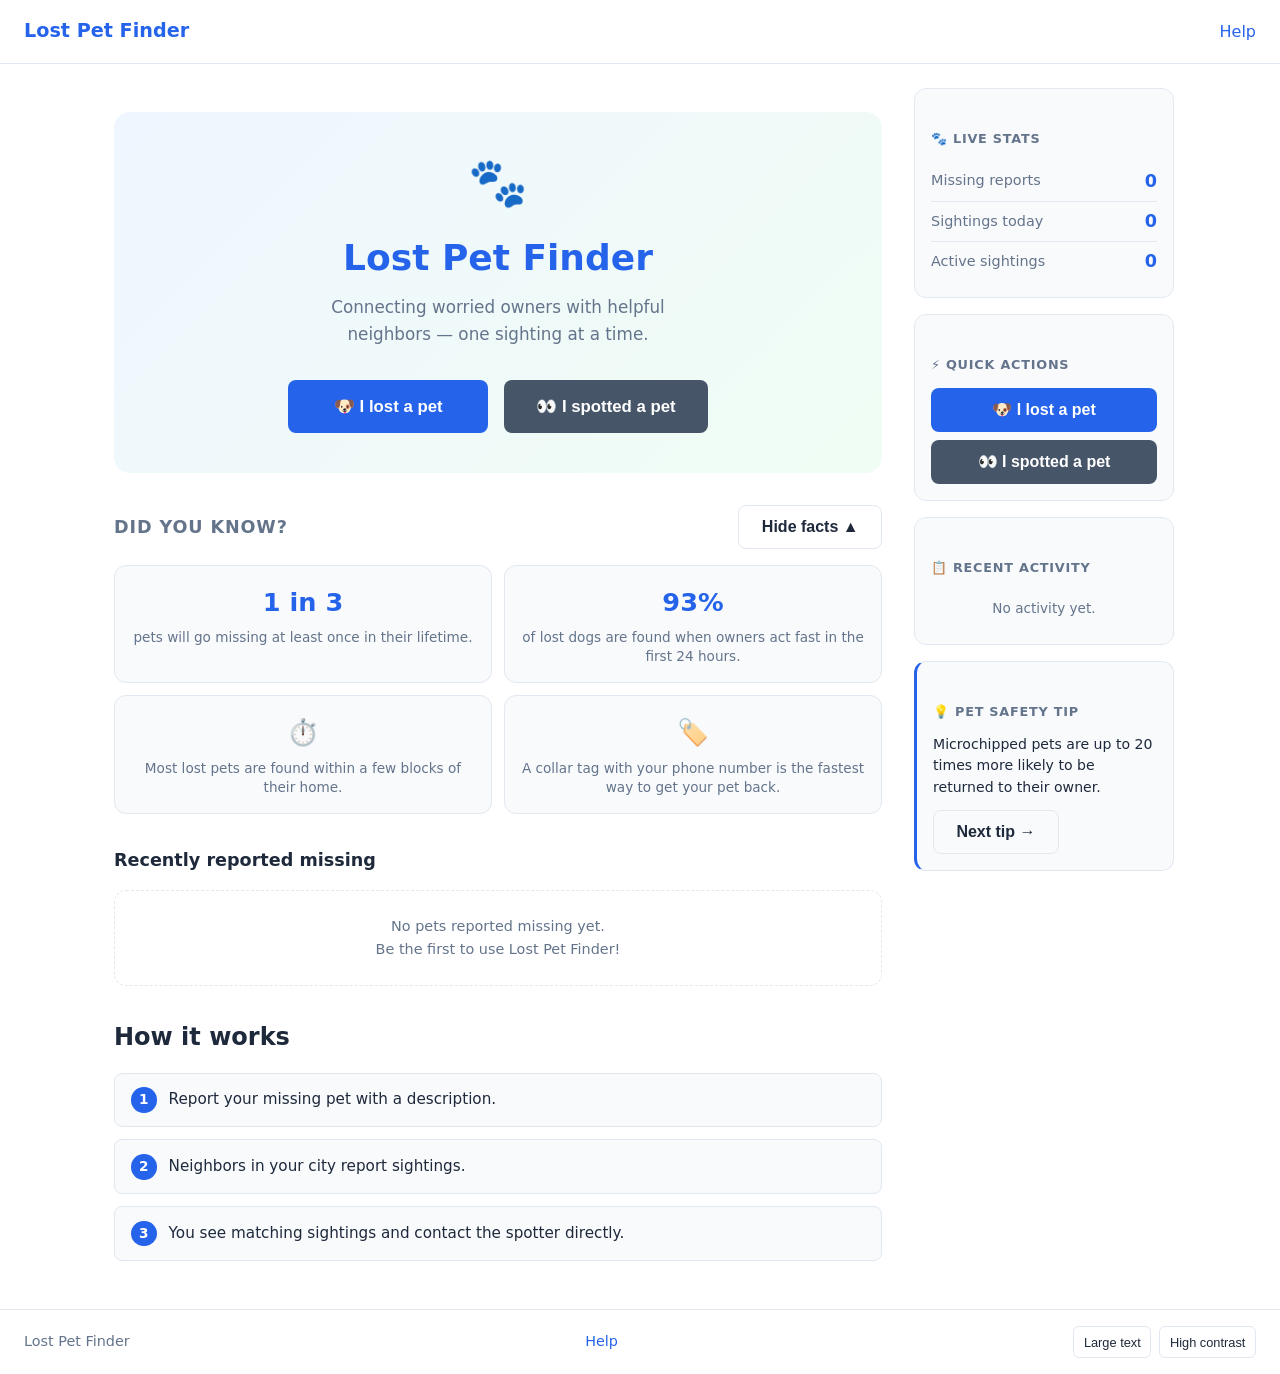
==== index.html @ 08492c15 "added changes" ====
<!DOCTYPE html>
<html lang="en">
  <head>
    <meta charset="UTF-8" />
    <meta name="viewport" content="width=device-width, initial-scale=1.0" />
    <title>Lost Pet Finder</title>
    <link rel="stylesheet" href="styles.css" />
  </head>
  <body>

    <header>
      <a class="site-name" href="#" onclick="showPage('home'); return false;">Lost Pet Finder</a>
      <nav>
        <a href="#" onclick="showPage('help'); return false;">Help</a>
      </nav>
    </header>

    <div class="layout">
    <main>

      <!-- HOME PAGE -->
      <section id="home" class="page active">
        <div class="hero">
          <div class="hero-emoji">🐾</div>
          <h1>Lost Pet Finder</h1>
          <p class="tagline">Connecting worried owners with helpful neighbors — one sighting at a time.</p>
          <div class="home-buttons">
            <button class="btn btn-primary" onclick="showPage('lost-pet-form')">🐶 I lost a pet</button>
            <button class="btn btn-secondary" onclick="showPage('report-sighting-form')">👀 I spotted a pet</button>
          </div>
        </div>

        <div class="facts-strip">
          <div class="facts-header">
            <h2 class="facts-heading">Did you know?</h2>
            <button class="btn btn-ghost btn-sm" id="facts-toggle" onclick="toggleFacts()">Hide facts ▲</button>
          </div>
          <div id="facts-content" class="facts-grid">
            <div class="fact-card">
              <div class="fact-icon">1 in 3</div>
              <p>pets will go missing at least once in their lifetime.</p>
            </div>
            <div class="fact-card">
              <div class="fact-icon">93%</div>
              <p>of lost dogs are found when owners act fast in the first 24 hours.</p>
            </div>
            <div class="fact-card">
              <div class="fact-icon">⏱️</div>
              <p>Most lost pets are found within a few blocks of their home.</p>
            </div>
            <div class="fact-card">
              <div class="fact-icon">🏷️</div>
              <p>A collar tag with your phone number is the fastest way to get your pet back.</p>
            </div>
          </div>
        </div>

        <div class="recently-missing">
          <h2>Recently reported missing <span class="badge" id="missing-count"></span></h2>
          <div id="missing-gallery" class="pet-gallery"></div>
        </div>

        <div class="how-it-works">
          <h2>How it works</h2>
          <ol class="steps">
            <li><span class="step-num">1</span> Report your missing pet with a description.</li>
            <li><span class="step-num">2</span> Neighbors in your city report sightings.</li>
            <li><span class="step-num">3</span> You see matching sightings and contact the spotter directly.</li>
          </ol>
        </div>
      </section>

      <!-- HELP PAGE -->
      <section id="help" class="page">
        <h2>🆘 What to do when your pet goes missing</h2>

        <div class="alert-box">
          <strong>Act fast.</strong> The first hour is the most important. Do not wait.
        </div>

        <ol class="tips-list">
          <li>Search your immediate street first — pets rarely go far in the first hour.</li>
          <li>Ask neighbors to check their gardens, sheds, and garages.</li>
          <li>Put a familiar-smelling item like a blanket outside your front door — it may help your pet find its way home.</li>
          <li>Call local vets and animal shelters to report your pet missing.</li>
          <li>Post on local community social media groups with a photo and your phone number.</li>
          <li>Check back on Lost Pet Finder regularly — new sightings are added by people in your area.</li>
          <li>Found your pet? Next time, put a tag with your phone number on their collar.</li>
        </ol>

        <h3>Fast facts about lost pets</h3>
        <ul class="fact-list">
          <li>🐕 About 10 million pets are lost in the United States every year.</li>
          <li>🐈 Only about 2% of lost cats that enter shelters are reunited with their owners — most are found by neighbors.</li>
          <li>📍 The most common reason pets go missing is an open gate or door.</li>
          <li>🌙 Pets are more likely to hide at night — search near bushes, under cars, and in quiet spots.</li>
          <li>🔊 Calling your pet's name loudly can sometimes attract other animals — try shaking a treat bag instead.</li>
          <li>📋 Microchipped pets are up to 20 times more likely to be returned to their owner than non-microchipped pets.</li>
        </ul>

        <button class="btn btn-secondary" onclick="showPage('home')">Back to Home</button>
      </section>

      <!-- LOST PET FORM -->
      <section id="lost-pet-form" class="page">
        <h2>I Lost a Pet</h2>
        <div id="lost-pet-confirmation" class="confirmation hidden"></div>
        <form id="lost-pet-form-el" novalidate>

          <div class="form-group">
            <label for="lp-pet-type">Pet type <span class="required">*</span></label>
            <select id="lp-pet-type" required>
              <option value="">Select pet type</option>
              <option value="dog">Dog</option>
              <option value="cat">Cat</option>
              <option value="bird">Bird</option>
              <option value="rabbit">Rabbit</option>
              <option value="other">Other</option>
            </select>
            <span class="error-msg" id="err-lp-pet-type"></span>
          </div>

          <div class="form-group">
            <label for="lp-color">Color <span class="required">*</span></label>
            <input type="text" id="lp-color" maxlength="50" placeholder="e.g. brown, black and white" required />
            <span class="error-msg" id="err-lp-color"></span>
          </div>

          <div class="form-group">
            <label for="lp-size">Size <span class="required">*</span></label>
            <select id="lp-size" required>
              <option value="">Select size</option>
              <option value="small">Small</option>
              <option value="medium">Medium</option>
              <option value="large">Large</option>
            </select>
            <span class="error-msg" id="err-lp-size"></span>
          </div>

          <div class="form-group">
            <label for="lp-gender">Gender <span class="required">*</span></label>
            <select id="lp-gender" required>
              <option value="">Select gender</option>
              <option value="male">Male</option>
              <option value="female">Female</option>
              <option value="unknown">Unknown</option>
            </select>
            <span class="error-msg" id="err-lp-gender"></span>
          </div>

          <div class="form-group">
            <label for="lp-description">Description <span class="optional">(optional)</span></label>
            <textarea id="lp-description" maxlength="300" placeholder="e.g. has a scar on left ear, very shy"></textarea>
          </div>

          <div class="form-group">
            <label for="lp-street">Last known street <span class="required">*</span></label>
            <input type="text" id="lp-street" maxlength="100" placeholder="e.g. Main Street" required />
            <span class="error-msg" id="err-lp-street"></span>
          </div>

          <div class="form-group">
            <label for="lp-city">Last known city <span class="required">*</span></label>
            <input type="text" id="lp-city" maxlength="100" placeholder="e.g. Springfield" required />
            <span class="error-msg" id="err-lp-city"></span>
          </div>

          <div class="form-group">
            <label for="lp-contact">Your contact info <span class="required">*</span></label>
            <input type="text" id="lp-contact" maxlength="100" placeholder="Phone number or email" required />
            <span class="error-msg" id="err-lp-contact"></span>
          </div>

          <div class="form-group">
            <label for="lp-photo">Photo of your pet <span class="optional">(optional)</span></label>
            <input type="file" id="lp-photo" accept="image/jpeg,image/png,image/gif" />
            <span class="error-msg" id="err-lp-photo"></span>
          </div>

          <div class="form-actions">
            <button type="submit" class="btn btn-primary">Submit Report</button>
            <button type="button" class="btn btn-ghost" onclick="showPage('home')">Cancel</button>
          </div>

        </form>

        <div id="lost-pet-controls" class="hidden">
          <button class="btn btn-ghost" onclick="editLostPetReport()">Edit my report</button>
          <button class="btn btn-ghost" onclick="deleteLostPetReport()">Delete my report</button>
          <button class="btn btn-found" onclick="markPetAsFound()">Mark as found</button>
        </div>
      </section>

      <!-- REPORT A SIGHTING FORM -->
      <section id="report-sighting-form" class="page">
        <h2>I Spotted a Pet</h2>
        <div id="sighting-confirmation" class="confirmation hidden"></div>
        <form id="sighting-form-el" novalidate>

          <div class="form-group">
            <label for="s-pet-type">Pet type <span class="required">*</span></label>
            <select id="s-pet-type" required>
              <option value="">Select pet type</option>
              <option value="dog">Dog</option>
              <option value="cat">Cat</option>
              <option value="bird">Bird</option>
              <option value="rabbit">Rabbit</option>
              <option value="other">Other</option>
            </select>
            <span class="error-msg" id="err-s-pet-type"></span>
          </div>

          <div class="form-group">
            <label for="s-color">Color <span class="required">*</span></label>
            <input type="text" id="s-color" maxlength="50" placeholder="e.g. brown, black and white" required />
            <span class="error-msg" id="err-s-color"></span>
          </div>

          <div class="form-group">
            <label for="s-size">Size <span class="required">*</span></label>
            <select id="s-size" required>
              <option value="">Select size</option>
              <option value="small">Small</option>
              <option value="medium">Medium</option>
              <option value="large">Large</option>
            </select>
            <span class="error-msg" id="err-s-size"></span>
          </div>

          <div class="form-group">
            <label for="s-gender">Gender <span class="required">*</span></label>
            <select id="s-gender" required>
              <option value="">Select gender</option>
              <option value="male">Male</option>
              <option value="female">Female</option>
              <option value="unknown">Unknown</option>
            </select>
            <span class="error-msg" id="err-s-gender"></span>
          </div>

          <div class="form-group">
            <label for="s-street">Street where spotted <span class="required">*</span></label>
            <input type="text" id="s-street" maxlength="100" placeholder="e.g. Oak Avenue" required />
            <span class="error-msg" id="err-s-street"></span>
          </div>

          <div class="form-group">
            <label for="s-city">City <span class="required">*</span></label>
            <input type="text" id="s-city" maxlength="100" placeholder="e.g. Springfield" required />
            <span class="error-msg" id="err-s-city"></span>
          </div>

          <div class="form-group">
            <label for="s-phone">Your phone number <span class="required">*</span></label>
            <input type="tel" id="s-phone" maxlength="20" placeholder="e.g. 555-123-4567" required />
            <span class="error-msg" id="err-s-phone"></span>
          </div>

          <div class="form-group">
            <label for="s-photo">Photo of the pet <span class="optional">(optional)</span></label>
            <input type="file" id="s-photo" accept="image/jpeg,image/png,image/gif" />
            <span class="error-msg" id="err-s-photo"></span>
          </div>

          <div class="form-actions">
            <button type="submit" class="btn btn-primary">Submit Sighting</button>
            <button type="button" class="btn btn-ghost" onclick="showPage('home')">Cancel</button>
          </div>

        </form>
      </section>

      <!-- SIGHTINGS RESULTS -->
      <section id="sightings-results" class="page">
        <h2>Sightings Results</h2>

        <div class="filters">
          <div class="filter-group">
            <label for="f-color">Color</label>
            <input type="text" id="f-color" placeholder="e.g. brown" oninput="applyFilters()" />
          </div>
          <div class="filter-group">
            <label for="f-size">Size</label>
            <select id="f-size" onchange="applyFilters()">
              <option value="">Any</option>
              <option value="small">Small</option>
              <option value="medium">Medium</option>
              <option value="large">Large</option>
            </select>
          </div>
          <div class="filter-group">
            <label for="f-gender">Gender</label>
            <select id="f-gender" onchange="applyFilters()">
              <option value="">Any</option>
              <option value="male">Male</option>
              <option value="female">Female</option>
              <option value="unknown">Unknown</option>
            </select>
          </div>
          <div class="filter-group">
            <label for="f-neighborhood">Neighborhood</label>
            <input type="text" id="f-neighborhood" placeholder="e.g. Downtown" oninput="applyFilters()" />
          </div>
          <button class="btn btn-ghost filter-clear" onclick="clearFilters()">Clear all filters</button>
        </div>

        <div id="results-count" class="results-count"></div>
        <div id="results-list"></div>

        <p class="tip">Found your pet? Next time, put a tag with your phone number on their collar.</p>
      </section>

    </main>

    <!-- SIDEBAR -->
    <aside class="sidebar">

      <div class="sidebar-section">
        <h3 class="sidebar-heading">🐾 Live Stats</h3>
        <div class="stat-row">
          <span class="stat-label">Missing reports</span>
          <span class="stat-value" id="sb-missing">0</span>
        </div>
        <div class="stat-row">
          <span class="stat-label">Sightings today</span>
          <span class="stat-value" id="sb-today">0</span>
        </div>
        <div class="stat-row">
          <span class="stat-label">Active sightings</span>
          <span class="stat-value" id="sb-active">0</span>
        </div>
      </div>

      <div class="sidebar-section">
        <h3 class="sidebar-heading">⚡ Quick Actions</h3>
        <button class="btn btn-primary sidebar-btn" onclick="showPage('lost-pet-form')">🐶 I lost a pet</button>
        <button class="btn btn-secondary sidebar-btn" onclick="showPage('report-sighting-form')">👀 I spotted a pet</button>
      </div>

      <div class="sidebar-section">
        <h3 class="sidebar-heading">📋 Recent Activity</h3>
        <div id="sb-activity" class="activity-list"></div>
      </div>

      <div class="sidebar-section sidebar-fact">
        <h3 class="sidebar-heading">💡 Pet Safety Tip</h3>
        <p id="sb-tip" class="sidebar-tip-text"></p>
        <button class="btn btn-ghost btn-sm" onclick="nextTip()">Next tip →</button>
      </div>

    </aside>

    </div><!-- end .layout -->

    <footer>
      <p>Lost Pet Finder</p>
      <a href="#" onclick="showPage('help'); return false;">Help</a>
      <div class="accessibility-controls">
        <button onclick="toggleLargeText()">Large text</button>
        <button onclick="toggleHighContrast()">High contrast</button>
      </div>
    </footer>

    <script src="app.js"></script>
  </body>
</html>
---- styles.css ----
:root {
  --primary: #2563eb;
  --primary-dark: #1d4ed8;
  --secondary: #475569;
  --success: #16a34a;
  --danger: #dc2626;
  --bg: #ffffff;
  --text: #1e293b;
  --muted: #64748b;
  --border: #e2e8f0;
  --card-bg: #f8fafc;
  --font-size: 1rem;
}

body.high-contrast {
  --bg: #000000;
  --text: #ffffff;
  --border: #ffffff;
  --card-bg: #111111;
  --primary: #ffff00;
  --primary-dark: #cccc00;
  --muted: #cccccc;
}

body.large-text {
  --font-size: 1.25rem;
}

* {
  box-sizing: border-box;
  margin: 0;
  padding: 0;
}

body {
  font-family: system-ui, -apple-system, sans-serif;
  font-size: var(--font-size);
  background: var(--bg);
  color: var(--text);
  line-height: 1.6;
  min-height: 100vh;
  display: flex;
  flex-direction: column;
}

/* ── Header ── */
header {
  display: flex;
  justify-content: space-between;
  align-items: center;
  padding: 1rem 1.5rem;
  border-bottom: 1px solid var(--border);
  background: var(--bg);
}

.site-name {
  font-size: 1.2rem;
  font-weight: 700;
  text-decoration: none;
  color: var(--primary);
}

nav a {
  color: var(--primary);
  text-decoration: none;
  font-weight: 500;
}

/* ── Layout ── */
.layout {
  display: flex;
  align-items: flex-start;
  max-width: 1100px;
  margin: 0 auto;
  gap: 1.5rem;
  padding: 0 1rem;
  flex: 1;
}

/* ── Main ── */
main {
  flex: 1;
  min-width: 0;
  padding: 2rem 0.5rem;
}

/* ── Sidebar ── */
.sidebar {
  width: 260px;
  flex-shrink: 0;
  padding: 1.5rem 0;
  position: sticky;
  top: 1rem;
  align-self: flex-start;
}

.sidebar-section {
  background: var(--card-bg);
  border: 1px solid var(--border);
  border-radius: 0.75rem;
  padding: 1rem;
  margin-bottom: 1rem;
}

.sidebar-heading {
  font-size: 0.8rem;
  text-transform: uppercase;
  letter-spacing: 0.06em;
  color: var(--muted);
  margin-bottom: 0.75rem;
  font-weight: 700;
}

.stat-row {
  display: flex;
  justify-content: space-between;
  align-items: center;
  padding: 0.35rem 0;
  border-bottom: 1px solid var(--border);
  font-size: 0.9rem;
}

.stat-row:last-child {
  border-bottom: none;
}

.stat-label {
  color: var(--muted);
}

.stat-value {
  font-weight: 700;
  color: var(--primary);
  font-size: 1.1rem;
}

.sidebar-btn {
  display: block;
  width: 100%;
  margin-bottom: 0.5rem;
  text-align: center;
  font-size: 0.9rem;
  padding: 0.6rem 1rem;
}

.sidebar-btn:last-child {
  margin-bottom: 0;
}

.activity-list {
  display: flex;
  flex-direction: column;
  gap: 0.5rem;
}

.activity-item {
  font-size: 0.82rem;
  padding: 0.5rem 0.6rem;
  border-radius: 0.4rem;
  border-left: 3px solid var(--primary);
  background: var(--bg);
  line-height: 1.35;
}

.activity-item .activity-time {
  display: block;
  color: var(--muted);
  font-size: 0.75rem;
  margin-top: 0.15rem;
}

.activity-empty {
  color: var(--muted);
  font-size: 0.85rem;
  text-align: center;
  padding: 0.5rem 0;
}

.sidebar-fact {
  border-left: 3px solid var(--primary);
}

.sidebar-tip-text {
  font-size: 0.88rem;
  color: var(--text);
  line-height: 1.5;
  margin-bottom: 0.75rem;
}

@media (max-width: 768px) {
  .layout {
    flex-direction: column;
    padding: 0;
  }

  .sidebar {
    width: 100%;
    position: static;
    padding: 0 1rem 1rem;
    display: grid;
    grid-template-columns: 1fr 1fr;
    gap: 0.75rem;
  }

  .sidebar-section {
    margin-bottom: 0;
  }
}

/* ── Pages ── */
.page {
  display: none;
}

.page.active {
  display: block;
}

/* ── Home ── */
#home {
  padding-top: 1rem;
}

.hero {
  text-align: center;
  padding: 2rem 1rem 2.5rem;
  background: linear-gradient(135deg, #eff6ff 0%, #f0fdf4 100%);
  border-radius: 1rem;
  margin-bottom: 2rem;
}

.hero-emoji {
  font-size: 3rem;
  margin-bottom: 0.5rem;
}

.hero h1 {
  font-size: 2.25rem;
  margin-bottom: 0.5rem;
  color: var(--primary);
}

.tagline {
  color: var(--muted);
  font-size: 1.05rem;
  margin-bottom: 2rem;
  max-width: 420px;
  margin-left: auto;
  margin-right: auto;
}

.home-buttons {
  display: flex;
  gap: 1rem;
  justify-content: center;
  flex-wrap: wrap;
}

.home-buttons .btn {
  min-width: 200px;
  font-size: 1.05rem;
  padding: 1rem 2rem;
}

/* ── Facts strip ── */
.facts-strip {
  margin-bottom: 2rem;
}

.facts-grid {
  display: grid;
  grid-template-columns: 1fr 1fr;
  gap: 0.75rem;
}

.fact-card {
  background: var(--card-bg);
  border: 1px solid var(--border);
  border-radius: 0.75rem;
  padding: 1rem;
  text-align: center;
}

.fact-icon {
  font-size: 1.6rem;
  font-weight: 800;
  color: var(--primary);
  margin-bottom: 0.35rem;
}

.fact-card p {
  font-size: 0.85rem;
  color: var(--muted);
  line-height: 1.4;
}

/* ── Recently missing gallery ── */
.recently-missing {
  margin-bottom: 2rem;
}

.recently-missing h2 {
  margin-bottom: 1rem;
  font-size: 1.1rem;
  display: flex;
  align-items: center;
  gap: 0.5rem;
}

.badge {
  background: var(--primary);
  color: white;
  border-radius: 999px;
  font-size: 0.75rem;
  padding: 0.1rem 0.55rem;
  font-weight: 700;
}

.pet-gallery {
  display: grid;
  grid-template-columns: repeat(3, 1fr);
  gap: 0.75rem;
}

.pet-tile {
  border: 1px solid var(--border);
  border-radius: 0.75rem;
  overflow: hidden;
  background: var(--card-bg);
  cursor: pointer;
  transition: transform 0.15s, box-shadow 0.15s;
}

.pet-tile:hover {
  transform: translateY(-2px);
  box-shadow: 0 4px 12px rgba(0,0,0,0.1);
}

.pet-tile-image {
  width: 100%;
  aspect-ratio: 1 / 1;
  object-fit: cover;
  display: block;
}

.pet-tile-emoji {
  width: 100%;
  aspect-ratio: 1 / 1;
  display: flex;
  align-items: center;
  justify-content: center;
  font-size: 3rem;
  background: linear-gradient(135deg, #eff6ff, #f0fdf4);
}

.pet-tile-info {
  padding: 0.5rem 0.65rem;
}

.pet-tile-name {
  font-weight: 700;
  font-size: 0.85rem;
  white-space: nowrap;
  overflow: hidden;
  text-overflow: ellipsis;
}

.pet-tile-detail {
  font-size: 0.75rem;
  color: var(--muted);
}

.gallery-empty {
  grid-column: 1 / -1;
  text-align: center;
  color: var(--muted);
  padding: 1.5rem;
  border: 1px dashed var(--border);
  border-radius: 0.75rem;
  font-size: 0.9rem;
}

/* ── Facts toggle ── */
.facts-header {
  display: flex;
  justify-content: space-between;
  align-items: center;
  margin-bottom: 1rem;
}

.facts-heading {
  font-size: 1.1rem;
  text-transform: uppercase;
  letter-spacing: 0.05em;
  color: var(--muted);
  margin-bottom: 0;
}

.btn-sm {
  padding: 0.3rem 0.75rem;
  font-size: 0.8rem;
  min-height: 32px;
}

/* ── How it works ── */
.how-it-works {
  margin-bottom: 1rem;
}

.how-it-works h2 {
  margin-bottom: 1rem;
}

.steps {
  list-style: none;
  padding: 0;
  display: flex;
  flex-direction: column;
  gap: 0.75rem;
}

.steps li {
  display: flex;
  align-items: flex-start;
  gap: 0.75rem;
  background: var(--card-bg);
  border: 1px solid var(--border);
  border-radius: 0.5rem;
  padding: 0.85rem 1rem;
  font-size: 0.95rem;
}

.step-num {
  background: var(--primary);
  color: white;
  font-weight: 700;
  border-radius: 50%;
  width: 1.6rem;
  height: 1.6rem;
  display: flex;
  align-items: center;
  justify-content: center;
  flex-shrink: 0;
  font-size: 0.85rem;
}

/* ── Help page extras ── */
.alert-box {
  background: #fef9c3;
  border-left: 4px solid #ca8a04;
  border-radius: 0 0.5rem 0.5rem 0;
  padding: 0.85rem 1rem;
  margin-bottom: 1.25rem;
  color: #713f12;
}

.fact-list {
  list-style: none;
  padding: 0;
  margin: 0.75rem 0 1.5rem;
  display: flex;
  flex-direction: column;
  gap: 0.6rem;
}

.fact-list li {
  background: var(--card-bg);
  border: 1px solid var(--border);
  border-radius: 0.5rem;
  padding: 0.7rem 1rem;
  font-size: 0.92rem;
  line-height: 1.4;
}

h3 {
  margin: 1.5rem 0 0.5rem;
  font-size: 1rem;
  text-transform: uppercase;
  letter-spacing: 0.04em;
  color: var(--muted);
}

/* ── Buttons ── */
.btn {
  display: inline-block;
  padding: 0.7rem 1.4rem;
  border: none;
  border-radius: 0.5rem;
  font-size: var(--font-size);
  font-weight: 600;
  cursor: pointer;
  min-height: 44px;
  text-align: center;
  transition: opacity 0.15s;
}

.btn:hover {
  opacity: 0.88;
}

.btn-primary {
  background: var(--primary);
  color: #ffffff;
}

.btn-secondary {
  background: var(--secondary);
  color: #ffffff;
}

.btn-ghost {
  background: transparent;
  border: 1px solid var(--border);
  color: var(--text);
}

.btn-found {
  background: var(--success);
  color: #ffffff;
}

/* ── Forms ── */
h2 {
  margin-bottom: 1.25rem;
}

.form-group {
  margin-bottom: 1.2rem;
}

label {
  display: block;
  font-weight: 600;
  margin-bottom: 0.35rem;
}

input[type="text"],
input[type="tel"],
select,
textarea {
  width: 100%;
  padding: 0.6rem 0.75rem;
  border: 1px solid var(--border);
  border-radius: 0.4rem;
  font-size: var(--font-size);
  background: var(--bg);
  color: var(--text);
  min-height: 44px;
  font-family: inherit;
}

input[type="file"] {
  font-size: var(--font-size);
}

textarea {
  min-height: 90px;
  resize: vertical;
}

input.error,
select.error,
textarea.error {
  border-color: var(--danger);
}

.error-msg {
  display: block;
  color: var(--danger);
  font-size: 0.875rem;
  margin-top: 0.25rem;
  min-height: 1.2rem;
}

.required {
  color: var(--danger);
}

.optional {
  color: var(--muted);
  font-weight: 400;
  font-size: 0.875rem;
}

.form-actions {
  display: flex;
  gap: 0.75rem;
  margin-top: 1.5rem;
  flex-wrap: wrap;
}

/* ── Confirmation ── */
.confirmation {
  padding: 0.85rem 1rem;
  border-radius: 0.5rem;
  background: #dcfce7;
  color: #166534;
  margin-bottom: 1.25rem;
  font-weight: 500;
  border-left: 4px solid var(--success);
}

/* ── Lost pet owner controls ── */
#lost-pet-controls {
  display: flex;
  gap: 0.75rem;
  flex-wrap: wrap;
  margin-top: 1.5rem;
  padding-top: 1.5rem;
  border-top: 1px solid var(--border);
}

/* ── Filters ── */
.filters {
  display: grid;
  grid-template-columns: 1fr 1fr;
  gap: 0.75rem;
  padding: 1rem;
  border: 1px solid var(--border);
  border-radius: 0.5rem;
  background: var(--card-bg);
  margin-bottom: 1.5rem;
}

.filter-group label {
  font-size: 0.875rem;
  margin-bottom: 0.2rem;
}

.filter-clear {
  grid-column: 1 / -1;
  justify-self: start;
}

/* ── Results ── */
.results-count {
  font-weight: 600;
  color: var(--muted);
  margin-bottom: 1rem;
  font-size: 0.95rem;
}

.empty-msg {
  color: var(--muted);
  text-align: center;
  padding: 2rem 1rem;
  border: 1px dashed var(--border);
  border-radius: 0.5rem;
}

/* ── Sighting card ── */
.card {
  border: 1px solid var(--border);
  border-radius: 0.5rem;
  padding: 1rem;
  margin-bottom: 1rem;
  background: var(--card-bg);
}

.card-location {
  font-weight: 700;
  font-size: 1.05rem;
  margin-bottom: 0.2rem;
}

.card-details {
  color: var(--muted);
  font-size: 0.9rem;
  margin-bottom: 0.3rem;
}

.card-time {
  font-size: 0.8rem;
  color: var(--muted);
  margin-bottom: 0.75rem;
}

.card-photo {
  width: 100%;
  max-height: 200px;
  object-fit: cover;
  border-radius: 0.4rem;
  margin-bottom: 0.75rem;
  display: block;
}

.card-actions {
  display: flex;
  gap: 0.5rem;
  flex-wrap: wrap;
}

.phone-revealed {
  margin-top: 0.5rem;
  font-weight: 700;
  color: var(--success);
  font-size: 1rem;
}

/* ── Tip ── */
.tip {
  margin-top: 2rem;
  padding: 1rem;
  border-left: 4px solid var(--primary);
  background: var(--card-bg);
  color: var(--muted);
  font-style: italic;
  border-radius: 0 0.4rem 0.4rem 0;
}

/* ── Help page ── */
.tips-list {
  padding-left: 1.5rem;
  margin-bottom: 1.5rem;
}

.tips-list li {
  margin-bottom: 0.85rem;
}

/* ── Footer ── */
footer {
  border-top: 1px solid var(--border);
  padding: 1rem 1.5rem;
  display: flex;
  justify-content: space-between;
  align-items: center;
  flex-wrap: wrap;
  gap: 0.75rem;
  font-size: 0.9rem;
  color: var(--muted);
  background: var(--bg);
}

footer a {
  color: var(--primary);
  text-decoration: none;
}

.accessibility-controls {
  display: flex;
  gap: 0.5rem;
}

.accessibility-controls button {
  background: transparent;
  border: 1px solid var(--border);
  border-radius: 0.375rem;
  padding: 0.25rem 0.6rem;
  font-size: 0.8rem;
  cursor: pointer;
  color: var(--text);
  min-height: 32px;
}

/* ── Utility ── */
.hidden {
  display: none !important;
}

/* ── Mobile ── */
@media (max-width: 480px) {
  .home-buttons {
    flex-direction: column;
    align-items: stretch;
  }

  .home-buttons .btn {
    width: 100%;
  }

  .facts-grid {
    grid-template-columns: 1fr;
  }

  .pet-gallery {
    grid-template-columns: repeat(2, 1fr);
  }

  .filters {
    grid-template-columns: 1fr;
  }

  .form-actions {
    flex-direction: column;
  }

  .form-actions .btn {
    width: 100%;
  }
}
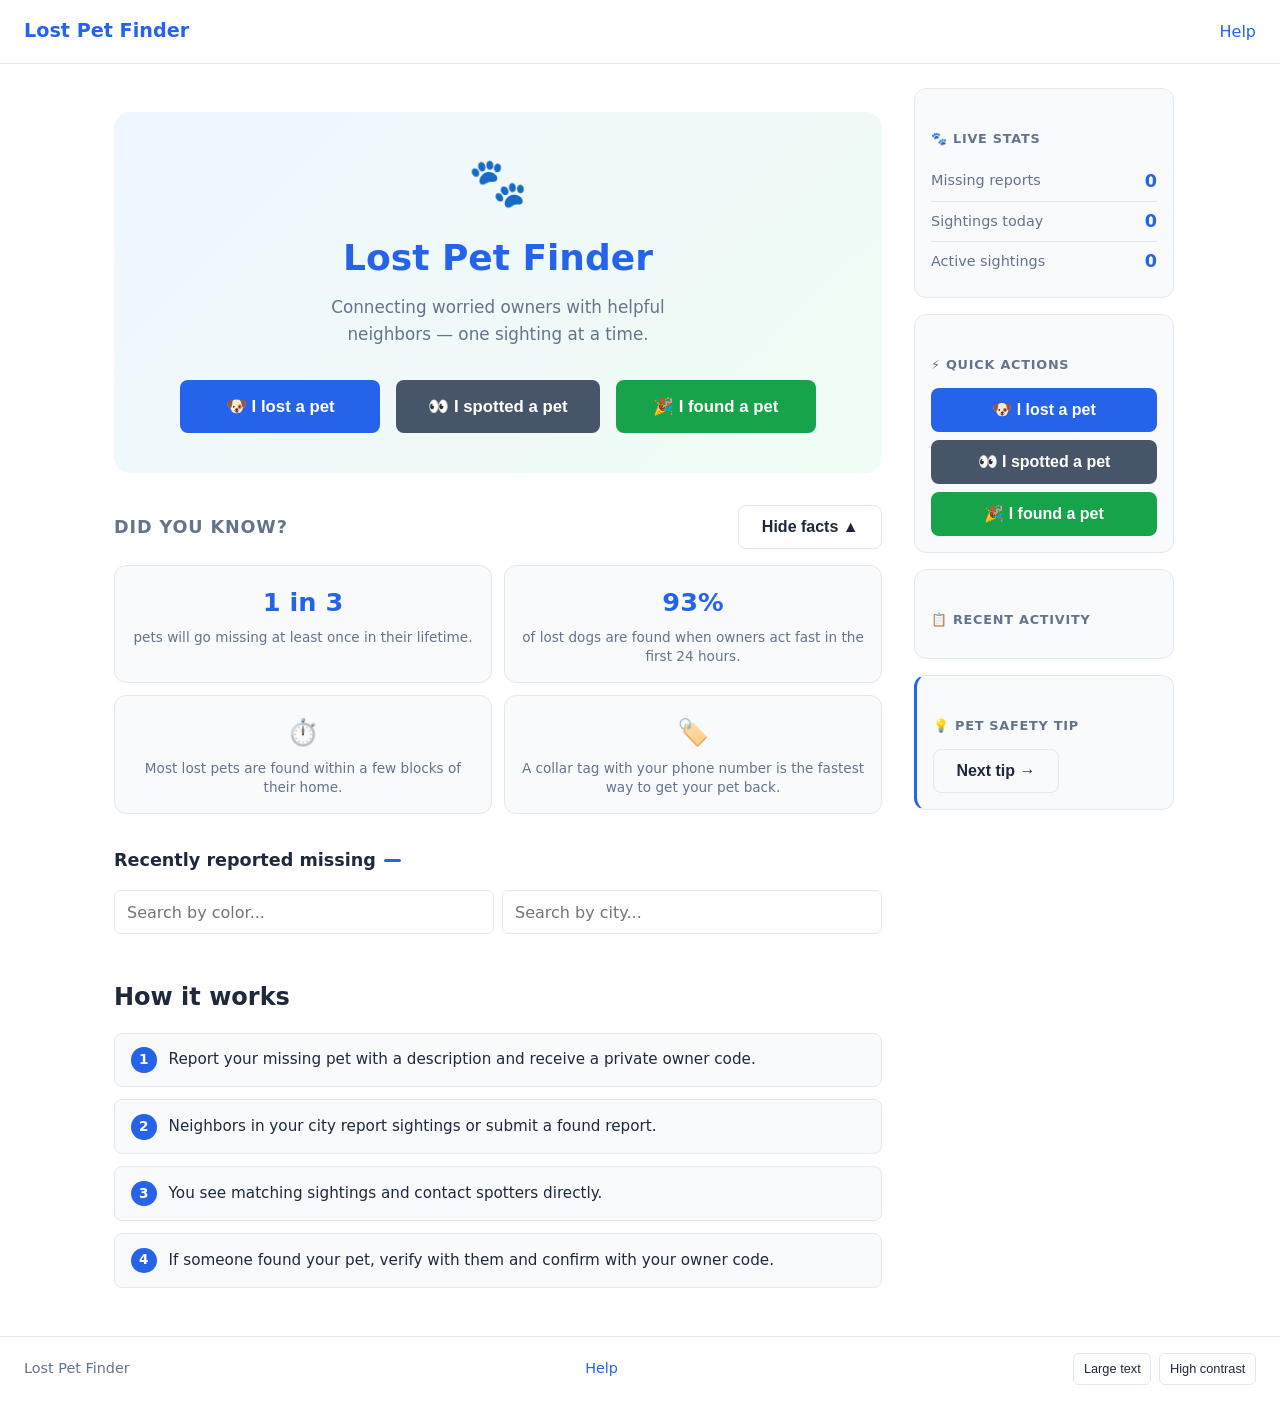
==== commit 0baf67f8: "fixed supabase" ====
--- a/index.html
+++ b/index.html
@@ -27,6 +27,7 @@
           <div class="home-buttons">
             <button class="btn btn-primary" onclick="showPage('lost-pet-form')">🐶 I lost a pet</button>
             <button class="btn btn-secondary" onclick="showPage('report-sighting-form')">👀 I spotted a pet</button>
+            <button class="btn btn-found" onclick="showPage('found-pet-form')">🎉 I found a pet</button>
           </div>
         </div>
 
@@ -57,15 +58,20 @@
 
         <div class="recently-missing">
           <h2>Recently reported missing <span class="badge" id="missing-count"></span></h2>
+          <div class="gallery-search">
+            <input type="text" id="gs-color" placeholder="Search by color..." oninput="filterGallery()" />
+            <input type="text" id="gs-city"  placeholder="Search by city..."  oninput="filterGallery()" />
+          </div>
           <div id="missing-gallery" class="pet-gallery"></div>
         </div>
 
         <div class="how-it-works">
           <h2>How it works</h2>
           <ol class="steps">
-            <li><span class="step-num">1</span> Report your missing pet with a description.</li>
-            <li><span class="step-num">2</span> Neighbors in your city report sightings.</li>
-            <li><span class="step-num">3</span> You see matching sightings and contact the spotter directly.</li>
+            <li><span class="step-num">1</span> Report your missing pet with a description and receive a private owner code.</li>
+            <li><span class="step-num">2</span> Neighbors in your city report sightings or submit a found report.</li>
+            <li><span class="step-num">3</span> You see matching sightings and contact spotters directly.</li>
+            <li><span class="step-num">4</span> If someone found your pet, verify with them and confirm with your owner code.</li>
           </ol>
         </div>
       </section>
@@ -187,7 +193,7 @@
         <div id="lost-pet-controls" class="hidden">
           <button class="btn btn-ghost" onclick="editLostPetReport()">Edit my report</button>
           <button class="btn btn-ghost" onclick="deleteLostPetReport()">Delete my report</button>
-          <button class="btn btn-found" onclick="markPetAsFound()">Mark as found</button>
+          <button class="btn btn-found" onclick="promptMarkAsFound(null)">Mark as found</button>
         </div>
       </section>
 
@@ -270,6 +276,110 @@
         </form>
       </section>
 
+      <!-- FOUND PET FORM -->
+      <section id="found-pet-form" class="page">
+        <h2>I Found a Pet</h2>
+        <p class="form-intro">Tell us about the pet you found so we can connect you with their owner. Your contact info will only be visible to the matching pet owner.</p>
+        <div id="found-pet-confirmation" class="confirmation hidden"></div>
+        <form id="found-pet-form-el" novalidate>
+
+          <div class="form-section-heading">About the pet</div>
+
+          <div class="form-group">
+            <label for="fp-pet-type">Pet type <span class="required">*</span></label>
+            <select id="fp-pet-type" required>
+              <option value="">Select pet type</option>
+              <option value="dog">Dog</option>
+              <option value="cat">Cat</option>
+              <option value="bird">Bird</option>
+              <option value="rabbit">Rabbit</option>
+              <option value="other">Other</option>
+            </select>
+            <span class="error-msg" id="err-fp-pet-type"></span>
+          </div>
+
+          <div class="form-group">
+            <label for="fp-color">Color <span class="required">*</span></label>
+            <input type="text" id="fp-color" maxlength="50" placeholder="e.g. brown, black and white" required />
+            <span class="error-msg" id="err-fp-color"></span>
+          </div>
+
+          <div class="form-group">
+            <label for="fp-size">Size <span class="required">*</span></label>
+            <select id="fp-size" required>
+              <option value="">Select size</option>
+              <option value="small">Small</option>
+              <option value="medium">Medium</option>
+              <option value="large">Large</option>
+            </select>
+            <span class="error-msg" id="err-fp-size"></span>
+          </div>
+
+          <div class="form-group">
+            <label for="fp-gender">Gender <span class="required">*</span></label>
+            <select id="fp-gender" required>
+              <option value="">Select gender</option>
+              <option value="male">Male</option>
+              <option value="female">Female</option>
+              <option value="unknown">Unknown</option>
+            </select>
+            <span class="error-msg" id="err-fp-gender"></span>
+          </div>
+
+          <div class="form-section-heading">Where you found them</div>
+
+          <div class="form-group">
+            <label for="fp-street">Street <span class="required">*</span></label>
+            <input type="text" id="fp-street" maxlength="100" placeholder="e.g. Oak Avenue" required />
+            <span class="error-msg" id="err-fp-street"></span>
+          </div>
+
+          <div class="form-group">
+            <label for="fp-city">City <span class="required">*</span></label>
+            <input type="text" id="fp-city" maxlength="100" placeholder="e.g. Springfield" required />
+            <span class="error-msg" id="err-fp-city"></span>
+          </div>
+
+          <div class="form-group">
+            <label for="fp-circumstances">How you found them <span class="required">*</span></label>
+            <textarea id="fp-circumstances" maxlength="500" placeholder="Describe where and how you found the pet. Include any identifying details — collar, markings, behaviour." required></textarea>
+            <span class="error-msg" id="err-fp-circumstances"></span>
+          </div>
+
+          <div class="form-section-heading">Your contact info</div>
+
+          <div class="form-group">
+            <label for="fp-name">Your name <span class="required">*</span></label>
+            <input type="text" id="fp-name" maxlength="100" placeholder="Full name" required />
+            <span class="error-msg" id="err-fp-name"></span>
+          </div>
+
+          <div class="form-group">
+            <label for="fp-phone">Phone number <span class="required">*</span></label>
+            <input type="tel" id="fp-phone" maxlength="20" placeholder="e.g. 555-123-4567" required />
+            <span class="error-msg" id="err-fp-phone"></span>
+          </div>
+
+          <div class="form-group">
+            <label for="fp-email">Email address <span class="required">*</span></label>
+            <input type="email" id="fp-email" maxlength="100" placeholder="e.g. you@example.com" required />
+            <span class="error-msg" id="err-fp-email"></span>
+          </div>
+
+          <div class="form-group">
+            <label for="fp-photo">Photo of the pet <span class="optional">(optional — strongly recommended)</span></label>
+            <input type="file" id="fp-photo" accept="image/jpeg,image/png,image/gif" />
+            <span class="error-msg" id="err-fp-photo"></span>
+          </div>
+
+          <div class="form-actions">
+            <button type="submit" class="btn btn-primary">Submit Found Report</button>
+            <button type="button" class="btn btn-ghost" onclick="showPage('home')">Cancel</button>
+          </div>
+
+        </form>
+      </section>
+
       <!-- SIGHTINGS RESULTS -->
       <section id="sightings-results" class="page">
         <h2>Sightings Results</h2>
@@ -304,6 +414,45 @@
           <button class="btn btn-ghost filter-clear" onclick="clearFilters()">Clear all filters</button>
         </div>
 
+        <div id="owner-found-bar" class="hidden owner-found-bar">
+          <div class="owner-bar-header">
+            <p>This is your active missing pet report.</p>
+            <div class="owner-found-actions">
+              <button class="btn btn-ghost" onclick="editLostPetReport()">Edit my report</button>
+              <button class="btn btn-ghost" onclick="deleteLostPetReport()">Delete my report</button>
+              <button class="btn btn-found" onclick="promptMarkAsFound(null)">Mark as found</button>
+            </div>
+          </div>
+          <div id="found-claim-banner" class="found-claim-banner hidden">
+            <div class="found-claim-header">
+              <span class="found-claim-badge">Possible match!</span>
+              <span id="claim-time-ago" class="claim-time-ago"></span>
+            </div>
+            <p class="found-claim-intro">Someone says they have your pet. Contact them to verify, then confirm or deny below.</p>
+            <img id="claim-photo" src="" alt="Photo submitted by finder" class="claim-photo hidden" />
+            <div class="claim-detail-row">
+              <span class="claim-label">Name</span>
+              <span id="claim-finder-name" class="claim-value"></span>
+            </div>
+            <div class="claim-detail-row">
+              <span class="claim-label">Contact</span>
+              <span id="claim-finder-contact" class="claim-value"></span>
+            </div>
+            <div class="claim-detail-row">
+              <span class="claim-label">Found at</span>
+              <span id="claim-location" class="claim-value"></span>
+            </div>
+            <div class="claim-detail-row">
+              <span class="claim-label">How found</span>
+              <span id="claim-circumstances" class="claim-value"></span>
+            </div>
+            <div class="found-claim-actions">
+              <button id="btn-confirm-found" class="btn btn-found">Confirm Pet Found</button>
+              <button id="btn-deny-claim" class="btn btn-ghost">Deny This Claim</button>
+            </div>
+          </div>
+        </div>
+
         <div id="results-count" class="results-count"></div>
         <div id="results-list"></div>
 
@@ -335,6 +484,7 @@
         <h3 class="sidebar-heading">⚡ Quick Actions</h3>
         <button class="btn btn-primary sidebar-btn" onclick="showPage('lost-pet-form')">🐶 I lost a pet</button>
         <button class="btn btn-secondary sidebar-btn" onclick="showPage('report-sighting-form')">👀 I spotted a pet</button>
+        <button class="btn btn-found sidebar-btn" onclick="showPage('found-pet-form')">🎉 I found a pet</button>
       </div>
 
       <div class="sidebar-section">
@@ -361,6 +511,38 @@
       </div>
     </footer>
 
+    <!-- OWNER CODE MODAL -->
+    <div id="owner-code-modal" class="modal-overlay hidden" role="dialog" aria-modal="true" aria-labelledby="owner-code-title">
+      <div class="modal-box">
+        <h3 id="owner-code-title" class="modal-title">Save Your Owner Code</h3>
+        <p class="modal-desc">This code is shown only once. Write it down somewhere safe — you will need it to confirm your pet has been found and close your listing.</p>
+        <div class="owner-code-box">
+          <span id="owner-code-display" class="owner-code"></span>
+        </div>
+        <p class="modal-note">Keep this code private. Nobody can close your listing without it, so it protects your report from being falsely marked as found.</p>
+        <button class="btn btn-primary modal-close-btn" onclick="closeOwnerCodeModal()">I've saved my code</button>
+      </div>
+    </div>
+
+    <!-- CONFIRM FOUND MODAL -->
+    <div id="confirm-found-modal" class="modal-overlay hidden" role="dialog" aria-modal="true" aria-labelledby="confirm-found-title">
+      <div class="modal-box">
+        <h3 id="confirm-found-title" class="modal-title">Confirm Your Pet Was Found</h3>
+        <p class="modal-desc">Enter the owner code you received when you first reported your pet missing. This confirms you are the owner and will close the listing.</p>
+        <div class="form-group">
+          <label for="owner-code-input">Owner code</label>
+          <input type="text" id="owner-code-input" maxlength="12" placeholder="PH-XXXX-XXXX" autocomplete="off" spellcheck="false" />
+          <span class="error-msg" id="owner-code-error"></span>
+        </div>
+        <p class="modal-note">Lost your code? Use "Delete my report" instead to remove the listing.</p>
+        <div class="modal-actions">
+          <button class="btn btn-found" onclick="confirmPetFoundWithCode()">Confirm Found</button>
+          <button class="btn btn-ghost" onclick="closeConfirmFoundModal()">Cancel</button>
+        </div>
+      </div>
+    </div>
+
+    <script src="https://cdn.jsdelivr.net/npm/@supabase/supabase-js@2"></script>
     <script src="app.js"></script>
   </body>
 </html>
--- a/styles.css
+++ b/styles.css
@@ -316,6 +316,26 @@
   font-weight: 700;
 }
 
+.gallery-search {
+  display: flex;
+  gap: 0.5rem;
+  margin-bottom: 0.75rem;
+}
+
+.gallery-search input {
+  flex: 1;
+  padding: 0.45rem 0.75rem;
+  border: 1px solid var(--border);
+  border-radius: 6px;
+  font-size: 0.875rem;
+  background: var(--card-bg);
+  color: var(--text);
+}
+
+.pet-tile-img-wrap {
+  position: relative;
+}
+
 .pet-gallery {
   display: grid;
   grid-template-columns: repeat(3, 1fr);
@@ -517,6 +537,37 @@
 .btn-found {
   background: var(--success);
   color: #ffffff;
+}
+
+.owner-found-bar {
+  background: #f0fdf4;
+  border: 1px solid #bbf7d0;
+  border-radius: 8px;
+  padding: 1rem 1.25rem;
+  margin-bottom: 1.25rem;
+  display: flex;
+  flex-direction: column;
+  gap: 0.75rem;
+}
+
+.owner-bar-header {
+  display: flex;
+  align-items: center;
+  justify-content: space-between;
+  gap: 1rem;
+  flex-wrap: wrap;
+}
+
+.owner-bar-header p {
+  margin: 0;
+  font-weight: 500;
+  color: #166534;
+}
+
+.owner-found-actions {
+  display: flex;
+  gap: 0.5rem;
+  flex-wrap: wrap;
 }
 
 /* ── Forms ── */
@@ -758,6 +809,205 @@
   display: none !important;
 }
 
+/* ── Status badges (gallery tiles) ── */
+.status-badge {
+  position: absolute;
+  bottom: 0.4rem;
+  left: 50%;
+  transform: translateX(-50%);
+  white-space: nowrap;
+  font-size: 0.68rem;
+  font-weight: 700;
+  padding: 0.15rem 0.5rem;
+  border-radius: 999px;
+  letter-spacing: 0.03em;
+  text-transform: uppercase;
+  pointer-events: none;
+}
+
+.badge-active {
+  background: rgba(37, 99, 235, 0.82);
+  color: #fff;
+}
+
+.badge-possibly-found {
+  background: rgba(217, 119, 6, 0.92);
+  color: #fff;
+  animation: pulse-badge 2s ease-in-out infinite;
+}
+
+@keyframes pulse-badge {
+  0%, 100% { opacity: 1; }
+  50% { opacity: 0.6; }
+}
+
+/* ── Owner code ── */
+.owner-code-box {
+  background: #f0fdf4;
+  border: 2px dashed #16a34a;
+  border-radius: 0.5rem;
+  padding: 1rem;
+  text-align: center;
+  margin: 1rem 0;
+}
+
+.owner-code {
+  font-family: monospace;
+  font-size: 2rem;
+  font-weight: 800;
+  letter-spacing: 0.1em;
+  color: #166534;
+}
+
+/* ── Modals ── */
+.modal-overlay {
+  position: fixed;
+  inset: 0;
+  background: rgba(0, 0, 0, 0.55);
+  display: flex;
+  align-items: center;
+  justify-content: center;
+  z-index: 1000;
+  padding: 1rem;
+}
+
+.modal-box {
+  background: var(--bg);
+  border-radius: 0.75rem;
+  padding: 2rem;
+  max-width: 460px;
+  width: 100%;
+  box-shadow: 0 20px 60px rgba(0, 0, 0, 0.3);
+}
+
+.modal-title {
+  font-size: 1.2rem;
+  font-weight: 700;
+  margin-bottom: 0.75rem;
+  color: var(--text);
+  text-transform: none;
+  letter-spacing: 0;
+}
+
+.modal-desc {
+  color: var(--muted);
+  font-size: 0.95rem;
+  margin-bottom: 0.5rem;
+  line-height: 1.55;
+}
+
+.modal-note {
+  font-size: 0.82rem;
+  color: var(--muted);
+  line-height: 1.5;
+  margin-bottom: 1.25rem;
+}
+
+.modal-close-btn {
+  width: 100%;
+}
+
+.modal-actions {
+  display: flex;
+  gap: 0.75rem;
+  margin-top: 1.25rem;
+  flex-wrap: wrap;
+}
+
+/* ── Found claim banner ── */
+.found-claim-banner {
+  background: #fffbeb;
+  border: 1px solid #fbbf24;
+  border-radius: 0.5rem;
+  padding: 1rem 1.25rem;
+}
+
+.found-claim-header {
+  display: flex;
+  justify-content: space-between;
+  align-items: center;
+  margin-bottom: 0.5rem;
+  flex-wrap: wrap;
+  gap: 0.35rem;
+}
+
+.found-claim-badge {
+  background: #d97706;
+  color: #fff;
+  border-radius: 999px;
+  font-size: 0.75rem;
+  font-weight: 700;
+  padding: 0.2rem 0.7rem;
+  text-transform: uppercase;
+  letter-spacing: 0.04em;
+}
+
+.claim-time-ago {
+  font-size: 0.8rem;
+  color: var(--muted);
+}
+
+.found-claim-intro {
+  font-size: 0.92rem;
+  color: #92400e;
+  margin-bottom: 0.75rem;
+}
+
+.claim-photo {
+  width: 100%;
+  max-height: 200px;
+  object-fit: cover;
+  border-radius: 0.4rem;
+  margin-bottom: 0.75rem;
+  display: block;
+}
+
+.claim-detail-row {
+  display: flex;
+  gap: 0.5rem;
+  margin-bottom: 0.35rem;
+  font-size: 0.9rem;
+}
+
+.claim-label {
+  font-weight: 700;
+  color: var(--muted);
+  min-width: 80px;
+  flex-shrink: 0;
+}
+
+.claim-value {
+  color: var(--text);
+  word-break: break-word;
+}
+
+.found-claim-actions {
+  display: flex;
+  gap: 0.75rem;
+  margin-top: 1rem;
+  flex-wrap: wrap;
+}
+
+/* ── Form section heading ── */
+.form-section-heading {
+  font-size: 0.78rem;
+  font-weight: 700;
+  text-transform: uppercase;
+  letter-spacing: 0.06em;
+  color: var(--muted);
+  margin: 1.5rem 0 0.75rem;
+  padding-bottom: 0.4rem;
+  border-bottom: 1px solid var(--border);
+}
+
+/* ── Form intro ── */
+.form-intro {
+  color: var(--muted);
+  font-size: 0.95rem;
+  margin-bottom: 1.5rem;
+  line-height: 1.55;
+}
+
 /* ── Mobile ── */
 @media (max-width: 480px) {
   .home-buttons {
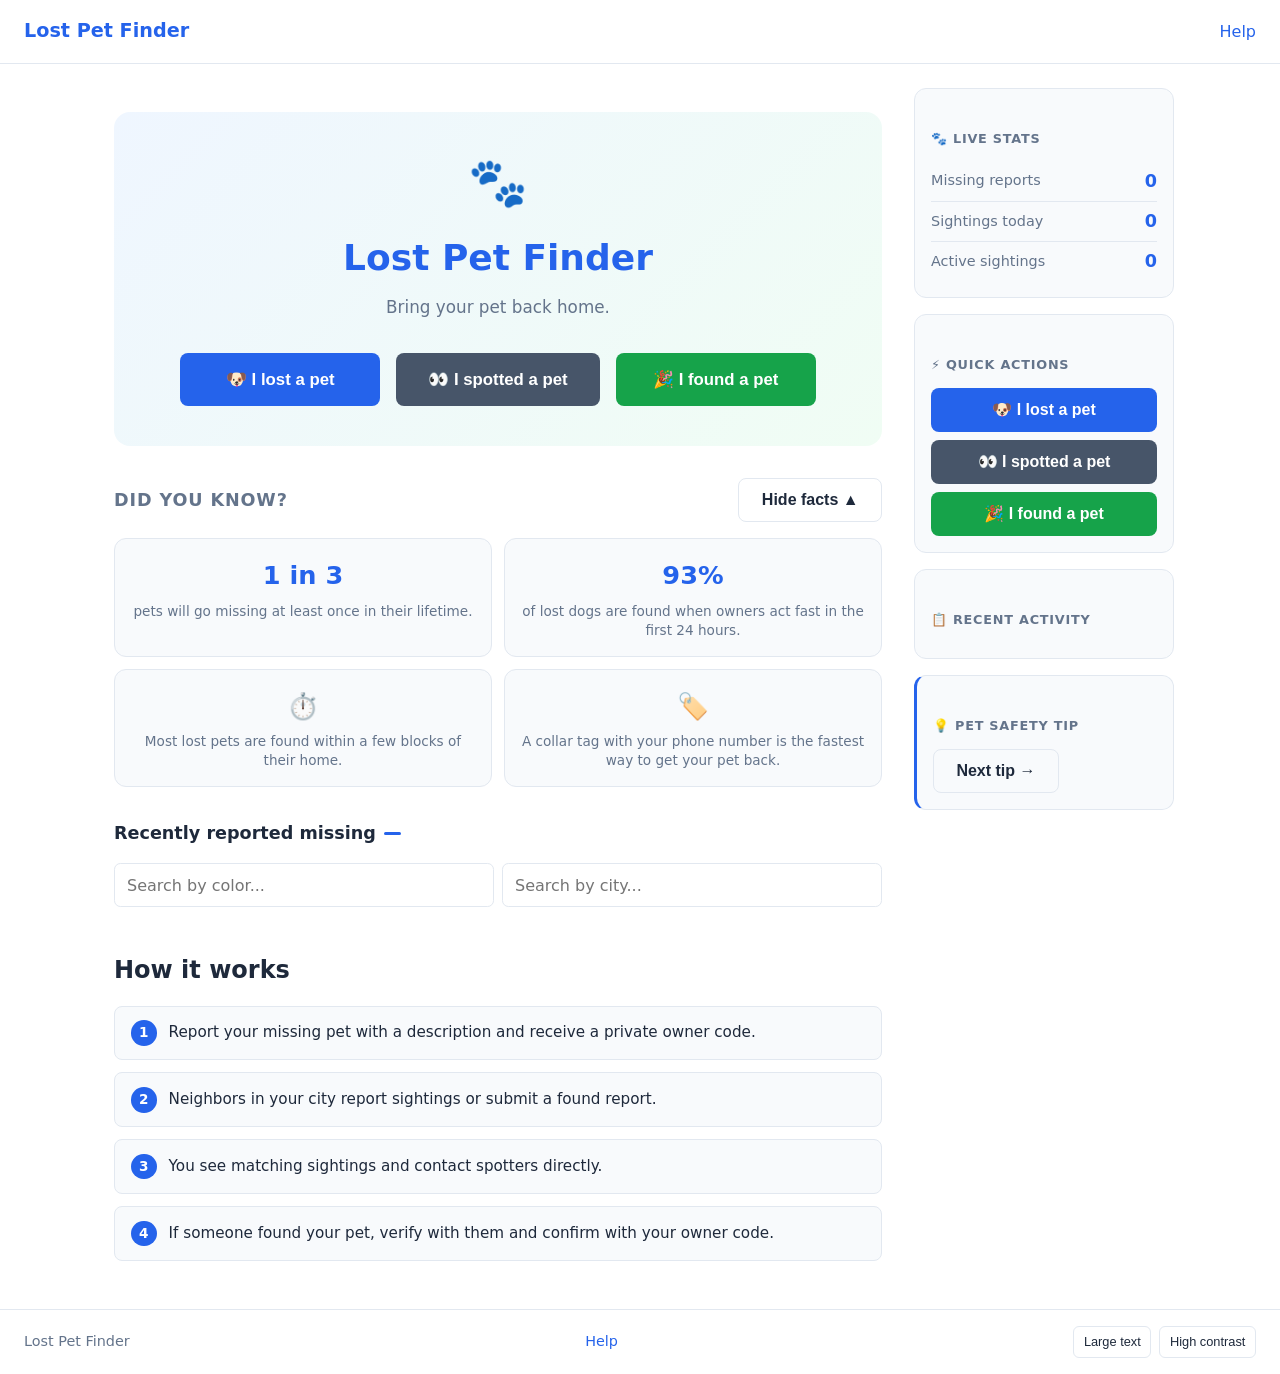
==== commit a06d3ff9: "Add pet name, reward badge, urgency timer, share button, slogan, and sighting detail modal Co-Author" ====
--- a/index.html
+++ b/index.html
@@ -23,7 +23,7 @@
         <div class="hero">
           <div class="hero-emoji">🐾</div>
           <h1>Lost Pet Finder</h1>
-          <p class="tagline">Connecting worried owners with helpful neighbors — one sighting at a time.</p>
+          <p class="tagline">Bring your pet back home.</p>
           <div class="home-buttons">
             <button class="btn btn-primary" onclick="showPage('lost-pet-form')">🐶 I lost a pet</button>
             <button class="btn btn-secondary" onclick="showPage('report-sighting-form')">👀 I spotted a pet</button>
@@ -114,6 +114,11 @@
         <form id="lost-pet-form-el" novalidate>
 
           <div class="form-group">
+            <label for="lp-pet-name">Pet's name <span class="optional">(optional)</span></label>
+            <input type="text" id="lp-pet-name" maxlength="50" placeholder="e.g. Buddy" />
+          </div>
+
+          <div class="form-group">
             <label for="lp-pet-type">Pet type <span class="required">*</span></label>
             <select id="lp-pet-type" required>
               <option value="">Select pet type</option>
@@ -178,6 +183,11 @@
           </div>
 
           <div class="form-group">
+            <label for="lp-reward">Reward offered <span class="optional">(optional)</span></label>
+            <input type="text" id="lp-reward" maxlength="60" placeholder="e.g. $50 cash reward" />
+          </div>
+
+          <div class="form-group">
             <label for="lp-photo">Photo of your pet <span class="optional">(optional)</span></label>
             <input type="file" id="lp-photo" accept="image/jpeg,image/png,image/gif" />
             <span class="error-msg" id="err-lp-photo"></span>
@@ -460,6 +470,27 @@
       </section>
 
     </main>
+
+    <!-- SIGHTING DETAIL MODAL -->
+    <div id="sighting-modal" class="modal-backdrop hidden" onclick="closeSightingModal(event)">
+      <div class="modal-box">
+        <button class="modal-close" onclick="closeSightingModal()">✕</button>
+        <h3 class="modal-title">Sighting Details</h3>
+        <img id="sm-photo" src="" alt="Photo of spotted pet" class="modal-photo hidden" />
+        <div class="modal-rows">
+          <div class="modal-row"><span class="modal-label">Pet</span><span id="sm-pet"></span></div>
+          <div class="modal-row"><span class="modal-label">Color</span><span id="sm-color"></span></div>
+          <div class="modal-row"><span class="modal-label">Size</span><span id="sm-size"></span></div>
+          <div class="modal-row"><span class="modal-label">Gender</span><span id="sm-gender"></span></div>
+          <div class="modal-row"><span class="modal-label">Location</span><span id="sm-location"></span></div>
+          <div class="modal-row"><span class="modal-label">Spotted</span><span id="sm-time"></span></div>
+          <div class="modal-row"><span class="modal-label">Contact</span><span id="sm-phone" class="modal-contact"></span></div>
+        </div>
+        <div class="modal-actions">
+          <button class="btn btn-ghost" id="sm-spam-btn">Report spam</button>
+        </div>
+      </div>
+    </div>
 
     <!-- SIDEBAR -->
     <aside class="sidebar">
--- a/styles.css
+++ b/styles.css
@@ -334,6 +334,36 @@
 
 .pet-tile-img-wrap {
   position: relative;
+}
+
+.reward-badge {
+  display: inline-block;
+  background: #fef9c3;
+  border: 1px solid #fbbf24;
+  color: #92400e;
+  font-size: 0.75rem;
+  font-weight: 600;
+  border-radius: 999px;
+  padding: 0.15rem 0.55rem;
+  margin-top: 0.3rem;
+}
+
+.urgency-timer {
+  font-size: 0.75rem;
+  font-weight: 600;
+  margin-top: 0.3rem;
+  border-radius: 4px;
+  padding: 0.1rem 0;
+}
+
+.urgency-fresh    { color: #16a34a; }
+.urgency-moderate { color: #d97706; }
+.urgency-critical { color: #dc2626; }
+
+.tile-actions {
+  padding: 0 0.65rem 0.65rem;
+  display: flex;
+  gap: 0.4rem;
 }
 
 .pet-gallery {
@@ -860,6 +890,74 @@
 }
 
 /* ── Modals ── */
+.modal-backdrop {
+  position: fixed;
+  inset: 0;
+  background: rgba(0, 0, 0, 0.55);
+  display: flex;
+  align-items: center;
+  justify-content: center;
+  z-index: 1000;
+  padding: 1rem;
+}
+
+.modal-backdrop .modal-box {
+  position: relative;
+}
+
+.modal-close {
+  position: absolute;
+  top: 0.75rem;
+  right: 0.75rem;
+  background: none;
+  border: none;
+  font-size: 1.1rem;
+  cursor: pointer;
+  color: var(--muted);
+  line-height: 1;
+  padding: 0.25rem;
+}
+
+.modal-photo {
+  width: 100%;
+  max-height: 220px;
+  object-fit: cover;
+  border-radius: 0.5rem;
+  margin-bottom: 1rem;
+}
+
+.modal-rows {
+  display: flex;
+  flex-direction: column;
+  gap: 0.5rem;
+  margin-bottom: 0.5rem;
+}
+
+.modal-row {
+  display: flex;
+  gap: 0.75rem;
+  font-size: 0.95rem;
+}
+
+.modal-label {
+  min-width: 70px;
+  color: var(--muted);
+  font-weight: 500;
+  flex-shrink: 0;
+}
+
+.modal-contact {
+  font-weight: 700;
+  color: var(--primary);
+}
+
+.card-hint {
+  font-size: 0.78rem;
+  color: var(--muted);
+  padding: 0.3rem 1rem 0.6rem;
+  font-style: italic;
+}
+
 .modal-overlay {
   position: fixed;
   inset: 0;
